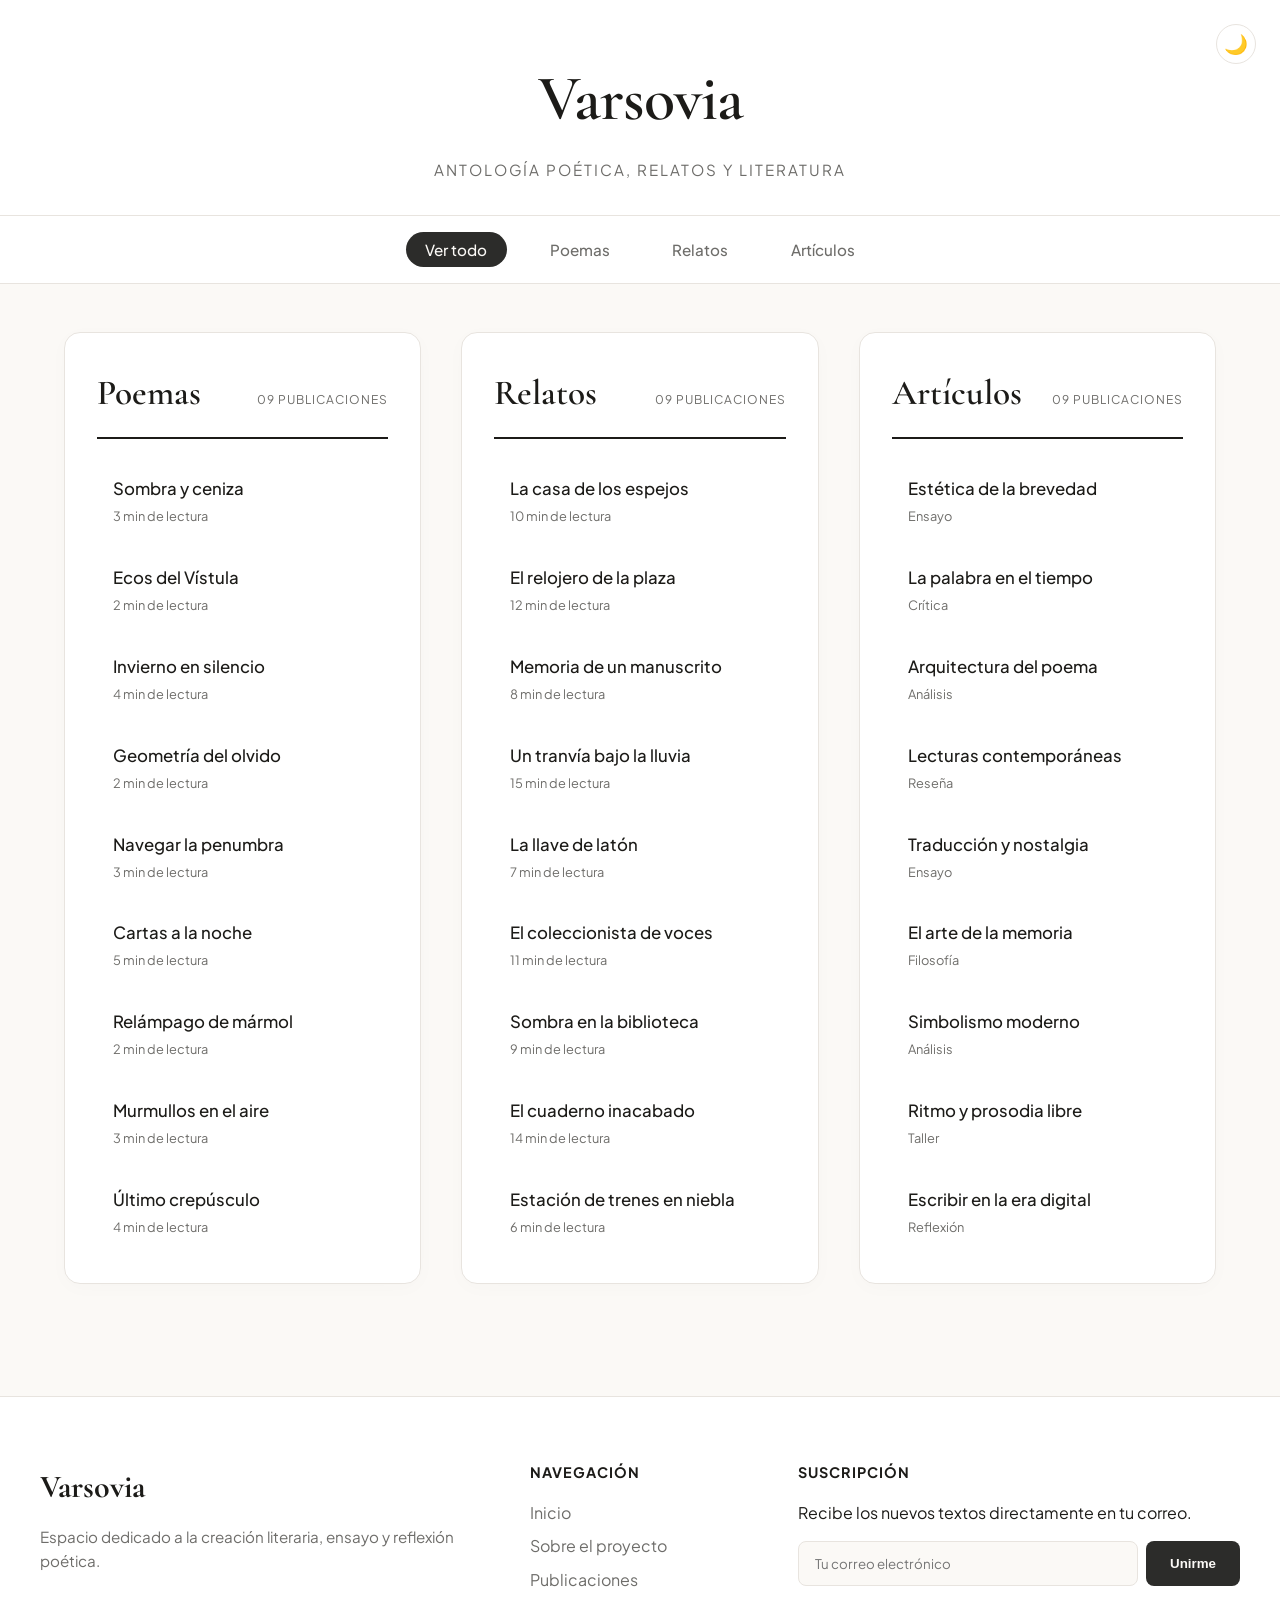
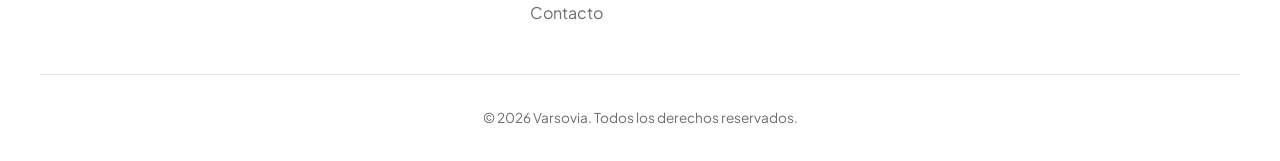
==== index.html @ 9f33ce37 "Rename index to index.html" ====
<!DOCTYPE html>
<html lang="es">
<head>
    <meta charset="UTF-8">
    <meta name="viewport" content="width=device-width, initial-scale=1.0">
    <title>Varsovia | Literatura y Ensayo</title>
    
    <!-- Fuentes tipográficas modernas -->
    <link rel="preconnect" href="https://fonts.googleapis.com">
    <link rel="preconnect" href="https://fonts.gstatic.com" crossorigin>
    <link href="https://fonts.googleapis.com/css2?family=Cormorant+Garamond:ital,wght@0,400;0,600;1,400&family=Plus+Jakarta+Sans:wght@300;400;500;600&display=swap" rel="stylesheet">
    
    <!-- Hoja de estilos CSS -->
    <link rel="stylesheet" href="style.css">
</head>
<body>

    <!-- Encabezado / Barra de navegación principal -->
    <header class="main-header">
        <div class="header-container">
            <a href="#" class="brand-logo">Varsovia</a>
            <p class="brand-tagline">Antología poética, relatos y literatura</p>
            <button id="theme-toggle" class="icon-btn" aria-label="Cambiar tema">
                <span class="theme-icon">🌙</span>
            </button>
        </div>
    </header>

    <!-- Barra de navegación de categorías / Filtros -->
    <nav class="category-nav">
        <div class="nav-container">
            <button class="filter-btn active" data-filter="all">Ver todo</button>
            <button class="filter-btn" data-filter="poemas">Poemas</button>
            <button class="filter-btn" data-filter="relatos">Relatos</button>
            <button class="filter-btn" data-filter="articulos">Artículos</button>
        </div>
    </nav>

    <!-- Contenido Principal -->
    <main class="content-container">
        
        <!-- Columna 1: Poemas -->
        <section class="category-column" data-category="poemas">
            <div class="column-header">
                <h2>Poemas</h2>
                <span class="badge">09 publicaciones</span>
            </div>
            <ul class="article-list">
                <li><a href="#" class="article-card"><span>Sombra y ceniza</span> <small>3 min de lectura</small></a></li>
                <li><a href="#" class="article-card"><span>Ecos del Vístula</span> <small>2 min de lectura</small></a></li>
                <li><a href="#" class="article-card"><span>Invierno en silencio</span> <small>4 min de lectura</small></a></li>
                <li><a href="#" class="article-card"><span>Geometría del olvido</span> <small>2 min de lectura</small></a></li>
                <li><a href="#" class="article-card"><span>Navegar la penumbra</span> <small>3 min de lectura</small></a></li>
                <li><a href="#" class="article-card"><span>Cartas a la noche</span> <small>5 min de lectura</small></a></li>
                <li><a href="#" class="article-card"><span>Relámpago de mármol</span> <small>2 min de lectura</small></a></li>
                <li><a href="#" class="article-card"><span>Murmullos en el aire</span> <small>3 min de lectura</small></a></li>
                <li><a href="#" class="article-card"><span>Último crepúsculo</span> <small>4 min de lectura</small></a></li>
            </ul>
        </section>

        <!-- Columna 2: Relatos -->
        <section class="category-column" data-category="relatos">
            <div class="column-header">
                <h2>Relatos</h2>
                <span class="badge">09 publicaciones</span>
            </div>
            <ul class="article-list">
                <li><a href="#" class="article-card"><span>La casa de los espejos</span> <small>10 min de lectura</small></a></li>
                <li><a href="#" class="article-card"><span>El relojero de la plaza</span> <small>12 min de lectura</small></a></li>
                <li><a href="#" class="article-card"><span>Memoria de un manuscrito</span> <small>8 min de lectura</small></a></li>
                <li><a href="#" class="article-card"><span>Un tranvía bajo la lluvia</span> <small>15 min de lectura</small></a></li>
                <li><a href="#" class="article-card"><span>La llave de latón</span> <small>7 min de lectura</small></a></li>
                <li><a href="#" class="article-card"><span>El coleccionista de voces</span> <small>11 min de lectura</small></a></li>
                <li><a href="#" class="article-card"><span>Sombra en la biblioteca</span> <small>9 min de lectura</small></a></li>
                <li><a href="#" class="article-card"><span>El cuaderno inacabado</span> <small>14 min de lectura</small></a></li>
                <li><a href="#" class="article-card"><span>Estación de trenes en niebla</span> <small>6 min de lectura</small></a></li>
            </ul>
        </section>

        <!-- Columna 3: Artículos -->
        <section class="category-column" data-category="articulos">
            <div class="column-header">
                <h2>Artículos</h2>
                <span class="badge">09 publicaciones</span>
            </div>
            <ul class="article-list">
                <li><a href="#" class="article-card"><span>Estética de la brevedad</span> <small>Ensayo</small></a></li>
                <li><a href="#" class="article-card"><span>La palabra en el tiempo</span> <small>Crítica</small></a></li>
                <li><a href="#" class="article-card"><span>Arquitectura del poema</span> <small>Análisis</small></a></li>
                <li><a href="#" class="article-card"><span>Lecturas contemporáneas</span> <small>Reseña</small></a></li>
                <li><a href="#" class="article-card"><span>Traducción y nostalgia</span> <small>Ensayo</small></a></li>
                <li><a href="#" class="article-card"><span>El arte de la memoria</span> <small>Filosofía</small></a></li>
                <li><a href="#" class="article-card"><span>Simbolismo moderno</span> <small>Análisis</small></a></li>
                <li><a href="#" class="article-card"><span>Ritmo y prosodia libre</span> <small>Taller</small></a></li>
                <li><a href="#" class="article-card"><span>Escribir en la era digital</span> <small>Reflexión</small></a></li>
            </ul>
        </section>

    </main>

    <!-- Pie de página (Footer) -->
    <footer class="main-footer">
        <div class="footer-container">
            <div class="footer-brand">
                <h3>Varsovia</h3>
                <p>Espacio dedicado a la creación literaria, ensayo y reflexión poética.</p>
            </div>
            
            <div class="footer-nav">
                <h4>Navegación</h4>
                <ul>
                    <li><a href="#">Inicio</a></li>
                    <li><a href="#">Sobre el proyecto</a></li>
                    <li><a href="#">Publicaciones</a></li>
                    <li><a href="#">Contacto</a></li>
                </ul>
            </div>

            <div class="footer-newsletter">
                <h4>Suscripción</h4>
                <p>Recibe los nuevos textos directamente en tu correo.</p>
                <form class="newsletter-form" onsubmit="event.preventDefault();">
                    <input type="email" placeholder="Tu correo electrónico" required>
                    <button type="submit">Unirme</button>
                </form>
            </div>
        </div>
        <div class="footer-bottom">
            <p>&copy; 2026 Varsovia. Todos los derechos reservados.</p>
        </div>
    </footer>

    <!-- Archivo JavaScript -->
    <script src="script.js"></script>
</body>
</html>
---- style.css ----
/* ==========================================================================
   Variables y Configuración del Tema
   ========================================================================== */
:root {
    --bg-primary: #fbf9f6;
    --bg-surface: #ffffff;
    --bg-dark: #121212;
    --text-primary: #1c1b18;
    --text-muted: #6e6d6a;
    --accent-color: #2c2c2a;
    --border-color: #e8e4df;
    --card-hover-bg: #f4f0ea;
    --radius-sm: 8px;
    --radius-md: 16px;
    --transition: all 0.3s cubic-bezier(0.16, 1, 0.3, 1);
    
    --font-title: 'Cormorant Garamond', serif;
    --font-body: 'Plus Jakarta Sans', sans-serif;
}

/* Mismo soporte para modo oscuro si se activa */
[data-theme="dark"] {
    --bg-primary: #121212;
    --bg-surface: #1e1e1e;
    --text-primary: #f0ede6;
    --text-muted: #a09d96;
    --accent-color: #e8e4df;
    --border-color: #2e2d2a;
    --card-hover-bg: #282724;
}

/* Reset básico */
* {
    box-sizing: border-box;
    margin: 0;
    padding: 0;
}

body {
    background-color: var(--bg-primary);
    color: var(--text-primary);
    font-family: var(--font-body);
    line-height: 1.6;
    display: flex;
    flex-direction: column;
    min-height: 100vh;
    transition: background-color 0.4s ease, color 0.4s ease;
}

/* ==========================================================================
   Encabezado
   ========================================================================== */
.main-header {
    background-color: var(--bg-surface);
    border-bottom: 1px solid var(--border-color);
    padding: 3rem 1.5rem 2rem;
    text-align: center;
    position: relative;
}

.header-container {
    max-width: 1200px;
    margin: 0 auto;
}

.brand-logo {
    font-family: var(--font-title);
    font-size: 4rem;
    font-weight: 600;
    letter-spacing: -1px;
    color: var(--text-primary);
    text-decoration: none;
    display: inline-block;
    transition: var(--transition);
}

.brand-logo:hover {
    opacity: 0.8;
}

.brand-tagline {
    font-size: 0.95rem;
    color: var(--text-muted);
    text-transform: uppercase;
    letter-spacing: 2px;
    margin-top: 0.5rem;
}

.icon-btn {
    position: absolute;
    top: 1.5rem;
    right: 1.5rem;
    background: transparent;
    border: 1px solid var(--border-color);
    border-radius: 50%;
    width: 40px;
    height: 40px;
    cursor: pointer;
    display: flex;
    align-items: center;
    justify-content: center;
    font-size: 1.2rem;
    transition: var(--transition);
}

.icon-btn:hover {
    background-color: var(--card-hover-bg);
}

/* ==========================================================================
   Navegación / Filtros
   ========================================================================== */
.category-nav {
    background-color: var(--bg-surface);
    border-bottom: 1px solid var(--border-color);
    position: sticky;
    top: 0;
    z-index: 100;
    backdrop-filter: blur(8px);
}

.nav-container {
    max-width: 1200px;
    margin: 0 auto;
    display: flex;
    justify-content: center;
    gap: 1.5rem;
    padding: 1rem;
}

.filter-btn {
    background: none;
    border: none;
    font-family: var(--font-body);
    font-size: 0.95rem;
    font-weight: 500;
    color: var(--text-muted);
    padding: 0.5rem 1.2rem;
    border-radius: 20px;
    cursor: pointer;
    transition: var(--transition);
}

.filter-btn:hover {
    color: var(--text-primary);
}

.filter-btn.active {
    background-color: var(--accent-color);
    color: var(--bg-primary);
}

/* ==========================================================================
   Grid Principal
   ========================================================================== */
.content-container {
    max-width: 1200px;
    width: 100%;
    margin: 3rem auto;
    padding: 0 1.5rem;
    display: grid;
    grid-template-columns: repeat(3, 1fr);
    gap: 2.5rem;
    flex: 1;
}

.category-column {
    background: var(--bg-surface);
    border: 1px solid var(--border-color);
    border-radius: var(--radius-md);
    padding: 2rem;
    box-shadow: 0 4px 20px rgba(0, 0, 0, 0.02);
    transition: var(--transition);
}

.column-header {
    display: flex;
    justify-content: space-between;
    align-items: baseline;
    border-bottom: 2px solid var(--text-primary);
    padding-bottom: 1rem;
    margin-bottom: 1.5rem;
}

.column-header h2 {
    font-family: var(--font-title);
    font-size: 2.2rem;
    font-weight: 600;
}

.badge {
    font-size: 0.75rem;
    color: var(--text-muted);
    text-transform: uppercase;
    letter-spacing: 1px;
}

/* Lista de artículos */
.article-list {
    list-style: none;
    display: flex;
    flex-direction: column;
    gap: 0.8rem;
}

.article-card {
    display: flex;
    flex-direction: column;
    text-decoration: none;
    padding: 0.8rem 1rem;
    border-radius: var(--radius-sm);
    color: var(--text-primary);
    transition: var(--transition);
}

.article-card span {
    font-size: 1.05rem;
    font-weight: 500;
}

.article-card small {
    font-size: 0.8rem;
    color: var(--text-muted);
    margin-top: 0.2rem;
}

.article-card:hover {
    background-color: var(--card-hover-bg);
    transform: translateX(4px);
}

/* ==========================================================================
   Footer
   ========================================================================== */
.main-footer {
    background-color: var(--bg-surface);
    border-top: 1px solid var(--border-color);
    margin-top: 4rem;
    padding: 4rem 1.5rem 2rem;
}

.footer-container {
    max-width: 1200px;
    margin: 0 auto;
    display: grid;
    grid-template-columns: 2fr 1fr 2fr;
    gap: 3rem;
    margin-bottom: 3rem;
}

.footer-brand h3 {
    font-family: var(--font-title);
    font-size: 2rem;
    margin-bottom: 0.8rem;
}

.footer-brand p {
    color: var(--text-muted);
    font-size: 0.95rem;
}

.footer-nav h4, .footer-newsletter h4 {
    font-size: 0.9rem;
    text-transform: uppercase;
    letter-spacing: 1px;
    margin-bottom: 1rem;
}

.footer-nav ul {
    list-style: none;
    display: flex;
    flex-direction: column;
    gap: 0.5rem;
}

.footer-nav a {
    color: var(--text-muted);
    text-decoration: none;
    transition: var(--transition);
}

.footer-nav a:hover {
    color: var(--text-primary);
}

.newsletter-form {
    display: flex;
    gap: 0.5rem;
    margin-top: 1rem;
}

.newsletter-form input {
    flex: 1;
    padding: 0.8rem 1rem;
    border: 1px solid var(--border-color);
    border-radius: var(--radius-sm);
    background: var(--bg-primary);
    color: var(--text-primary);
    font-family: var(--font-body);
}

.newsletter-form button {
    padding: 0.8rem 1.5rem;
    background-color: var(--accent-color);
    color: var(--bg-primary);
    border: none;
    border-radius: var(--radius-sm);
    font-weight: 600;
    cursor: pointer;
    transition: var(--transition);
}

.newsletter-form button:hover {
    opacity: 0.9;
}

.footer-bottom {
    max-width: 1200px;
    margin: 0 auto;
    padding-top: 2rem;
    border-top: 1px solid var(--border-color);
    text-align: center;
    font-size: 0.85rem;
    color: var(--text-muted);
}

/* ==========================================================================
   Diseño Responsivo (Móviles y Tablets)
   ========================================================================== */
@media (max-width: 900px) {
    .content-container {
        grid-template-columns: 1fr;
    }

    .footer-container {
        grid-template-columns: 1fr;
        gap: 2rem;
    }
}

@media (max-width: 600px) {
    .brand-logo {
        font-size: 3rem;
    }

    .nav-container {
        flex-wrap: wrap;
    }
    
    .newsletter-form {
        flex-direction: column;
    }
}
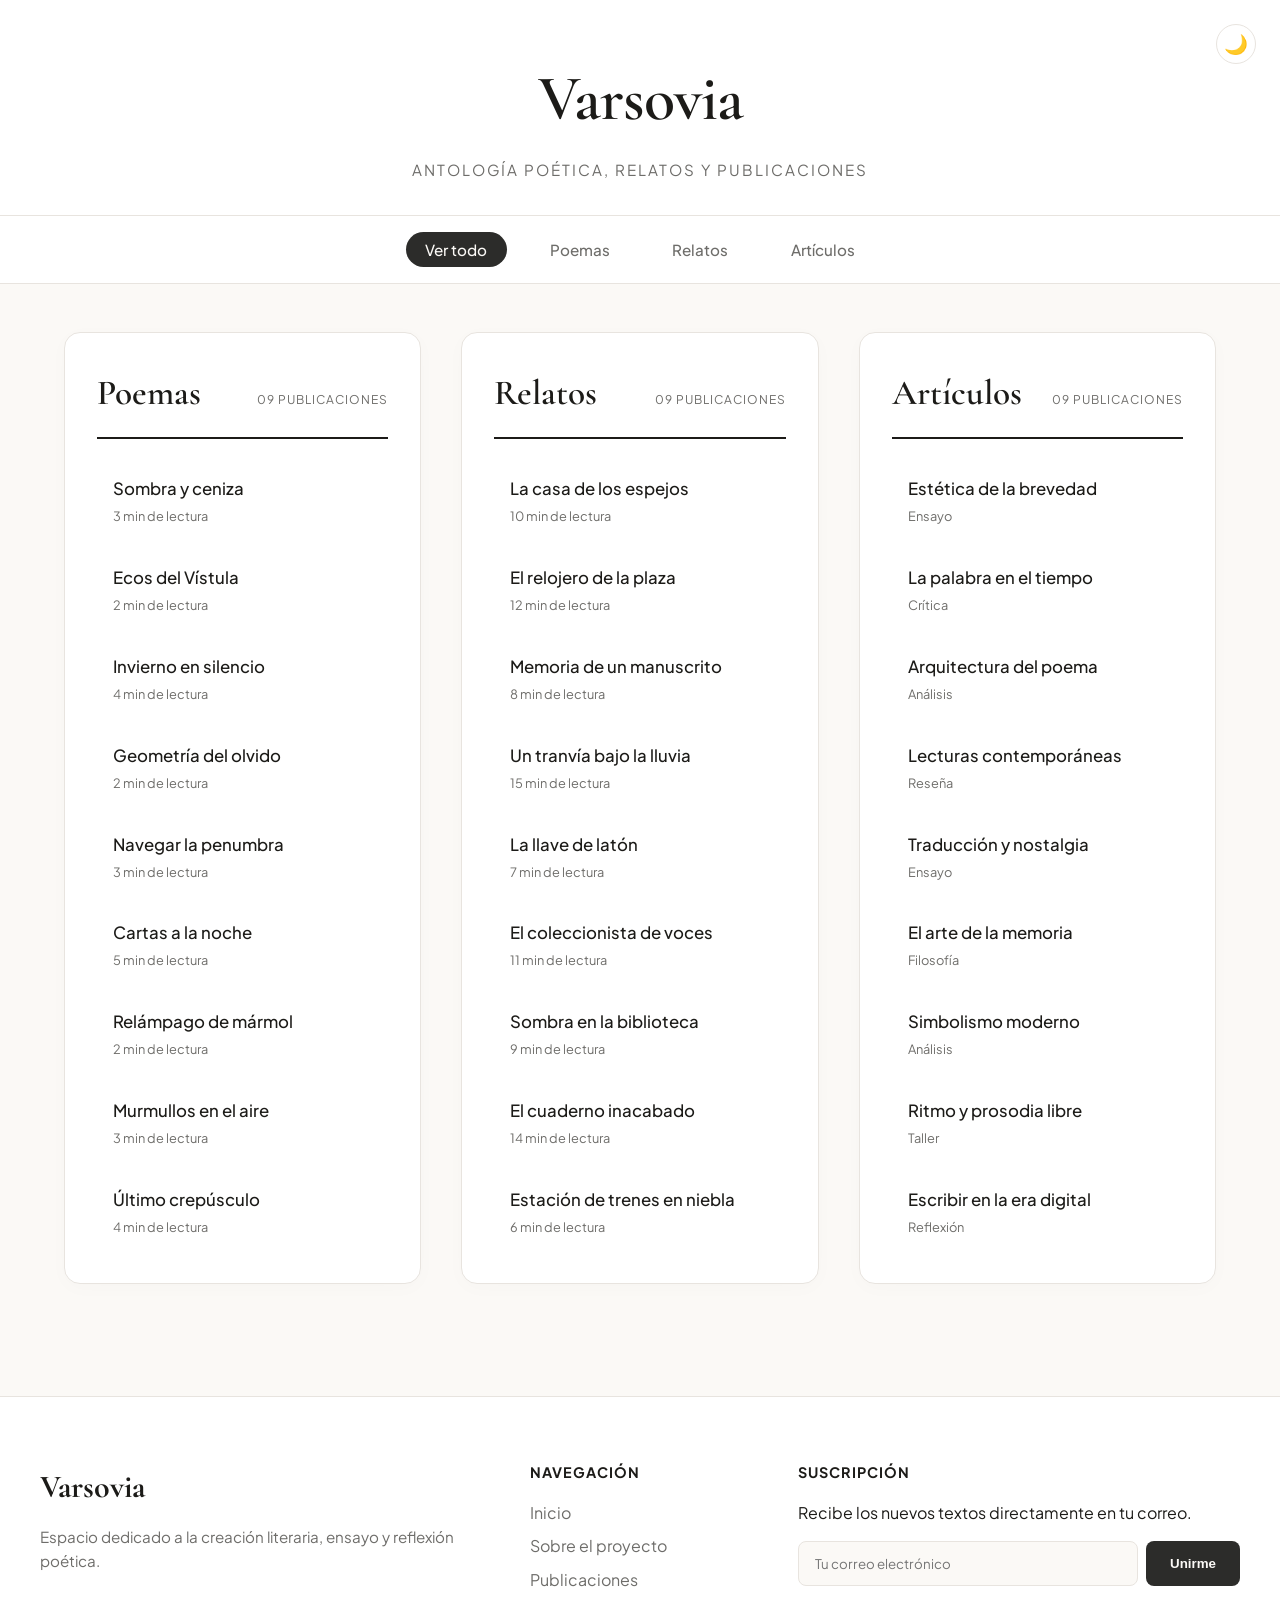
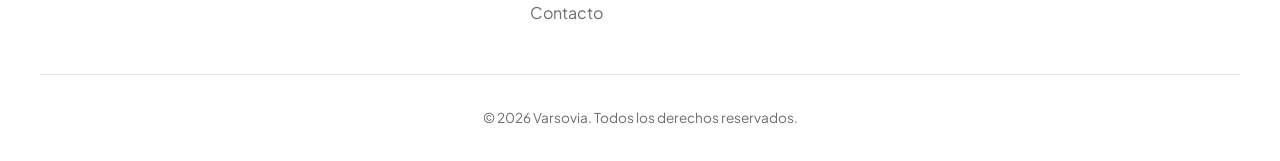
==== commit ffe122cc: "Update brand tagline in index.html" ====
--- a/index.html
+++ b/index.html
@@ -19,7 +19,7 @@
     <header class="main-header">
         <div class="header-container">
             <a href="#" class="brand-logo">Varsovia</a>
-            <p class="brand-tagline">Antología poética, relatos y literatura</p>
+            <p class="brand-tagline">Antología poética, relatos y publicaciones</p>
             <button id="theme-toggle" class="icon-btn" aria-label="Cambiar tema">
                 <span class="theme-icon">🌙</span>
             </button>
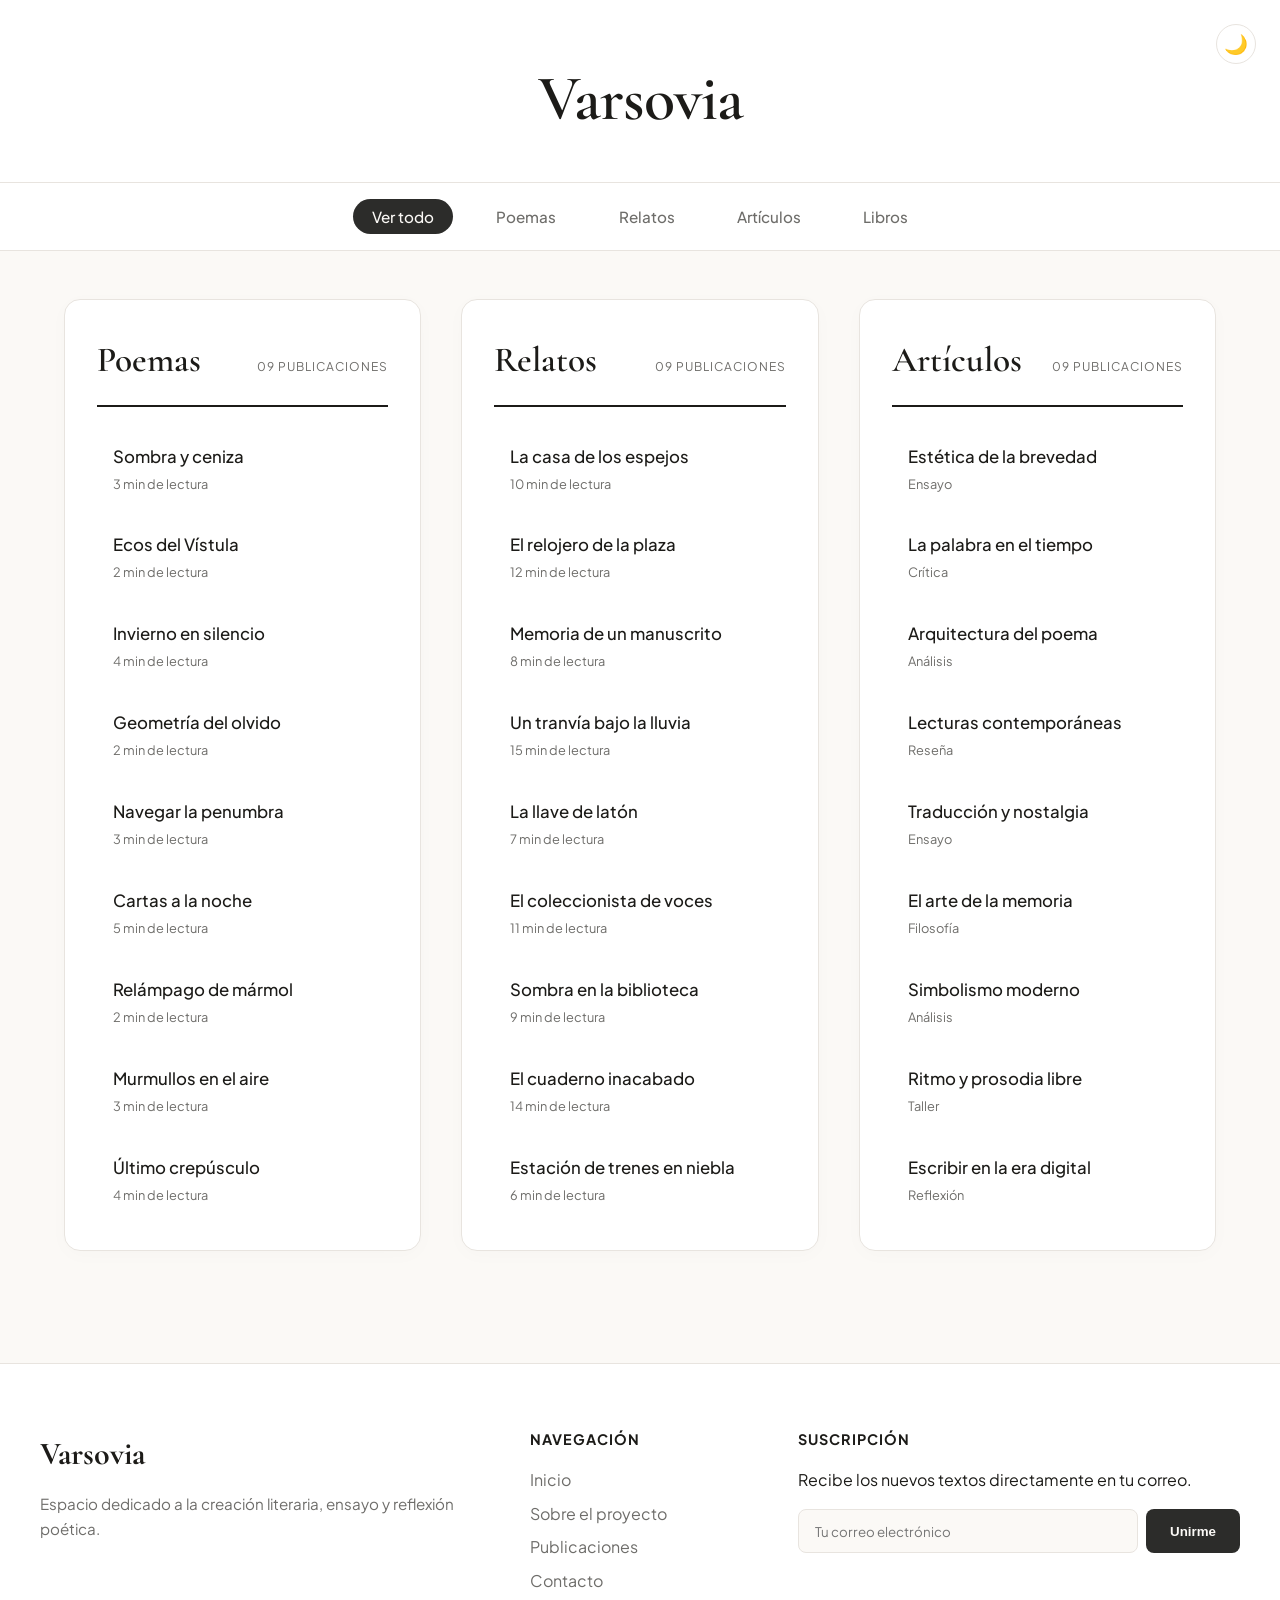
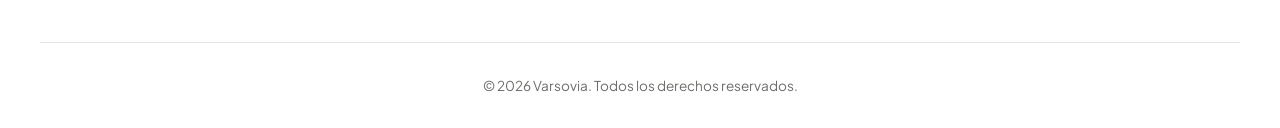
==== commit 9c12acab: "Update index.html" ====
--- a/index.html
+++ b/index.html
@@ -19,7 +19,7 @@
     <header class="main-header">
         <div class="header-container">
             <a href="#" class="brand-logo">Varsovia</a>
-            <p class="brand-tagline">Antología poética, relatos y publicaciones</p>
+            <!--<p class="brand-tagline">Antología poética, relatos y publicaciones</p>-->
             <button id="theme-toggle" class="icon-btn" aria-label="Cambiar tema">
                 <span class="theme-icon">🌙</span>
             </button>
@@ -33,6 +33,7 @@
             <button class="filter-btn" data-filter="poemas">Poemas</button>
             <button class="filter-btn" data-filter="relatos">Relatos</button>
             <button class="filter-btn" data-filter="articulos">Artículos</button>
+            <button class="filter-btn" data-filter="articulos">Libros</button>
         </div>
     </nav>
 
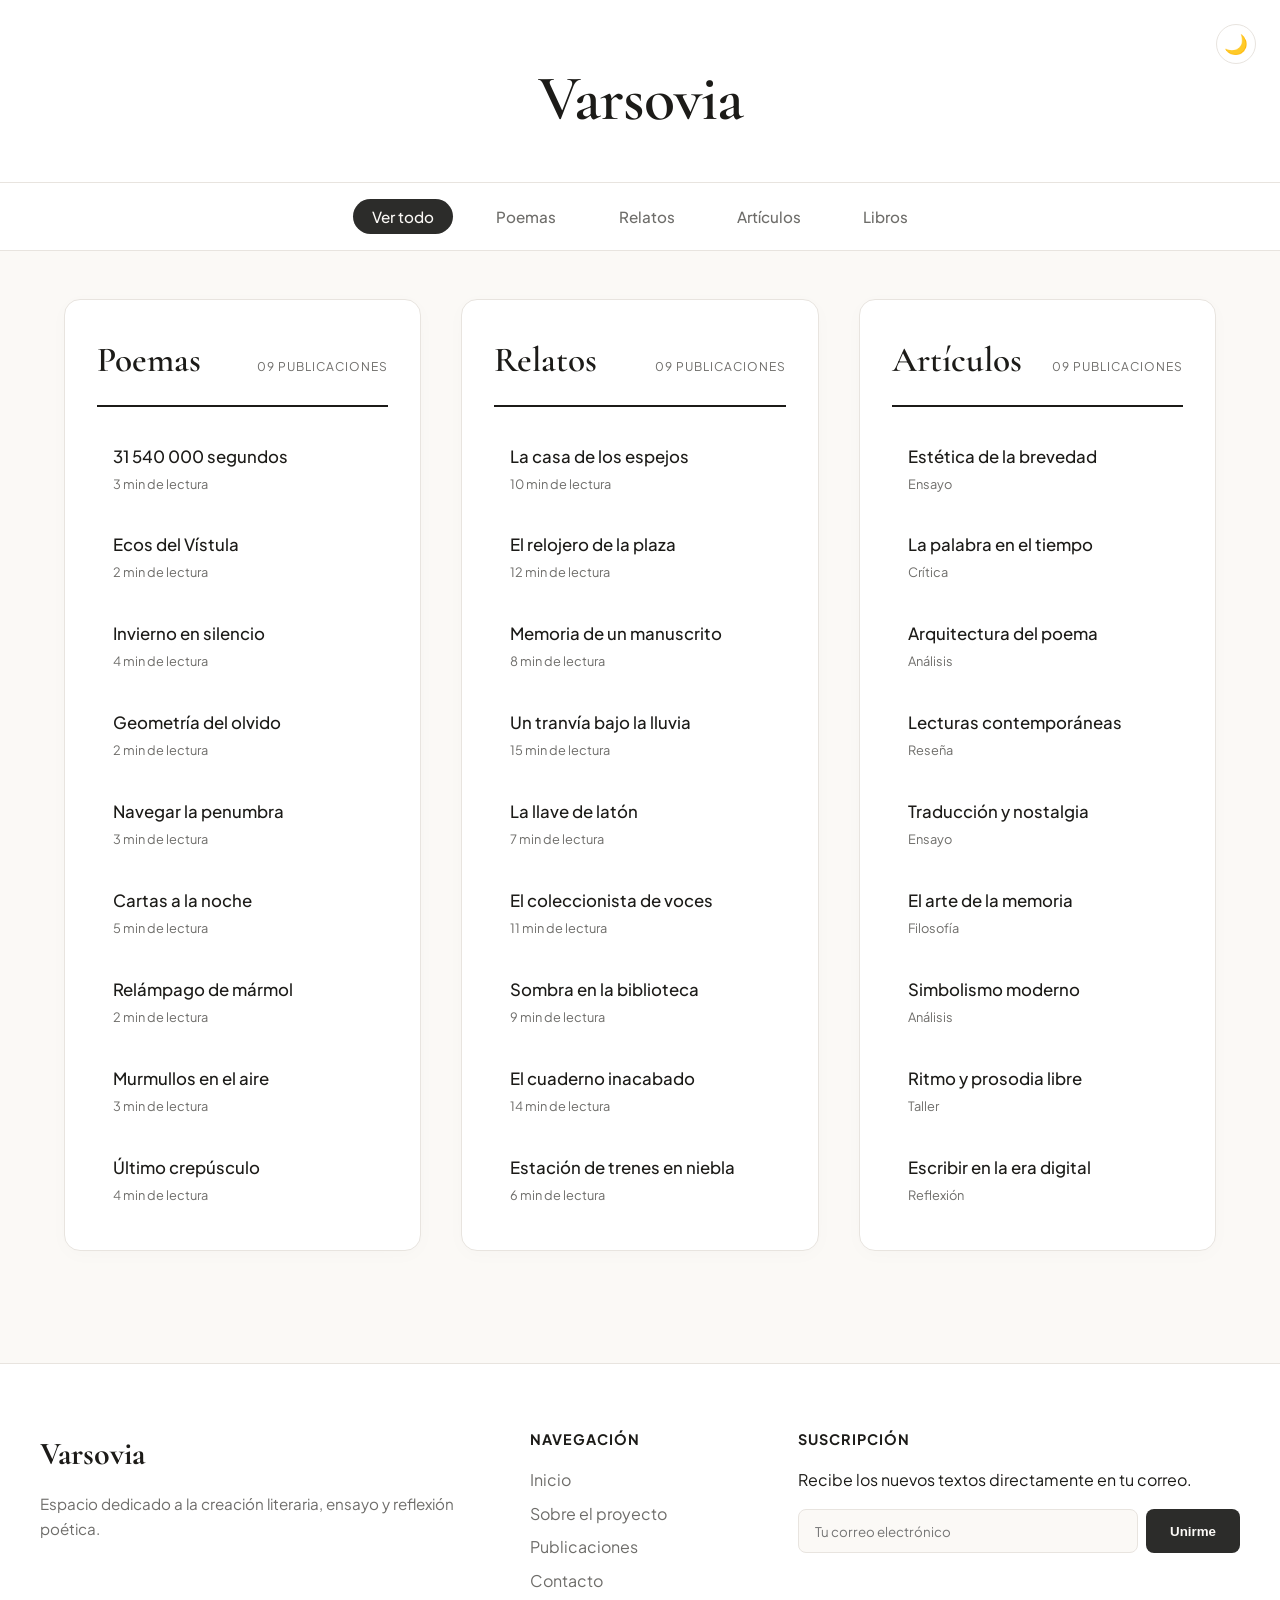
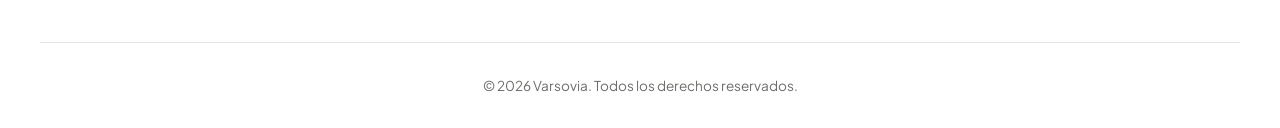
==== commit 85b57ac1: "add pages" ====
--- a/index.html
+++ b/index.html
@@ -47,7 +47,7 @@
                 <span class="badge">09 publicaciones</span>
             </div>
             <ul class="article-list">
-                <li><a href="#" class="article-card"><span>Sombra y ceniza</span> <small>3 min de lectura</small></a></li>
+                <li><a href="pages/poemas.html#31540000-segundos" class="article-card"><span>31 540 000 segundos</span> <small>3 min de lectura</small></a></li>
                 <li><a href="#" class="article-card"><span>Ecos del Vístula</span> <small>2 min de lectura</small></a></li>
                 <li><a href="#" class="article-card"><span>Invierno en silencio</span> <small>4 min de lectura</small></a></li>
                 <li><a href="#" class="article-card"><span>Geometría del olvido</span> <small>2 min de lectura</small></a></li>
--- a/style.css
+++ b/style.css
@@ -36,6 +36,11 @@
     padding: 0;
 }
 
+/* Ajuste para navegación con anclas */
+article {
+    scroll-margin-top: 100px; 
+}
+
 body {
     background-color: var(--bg-primary);
     color: var(--text-primary);
